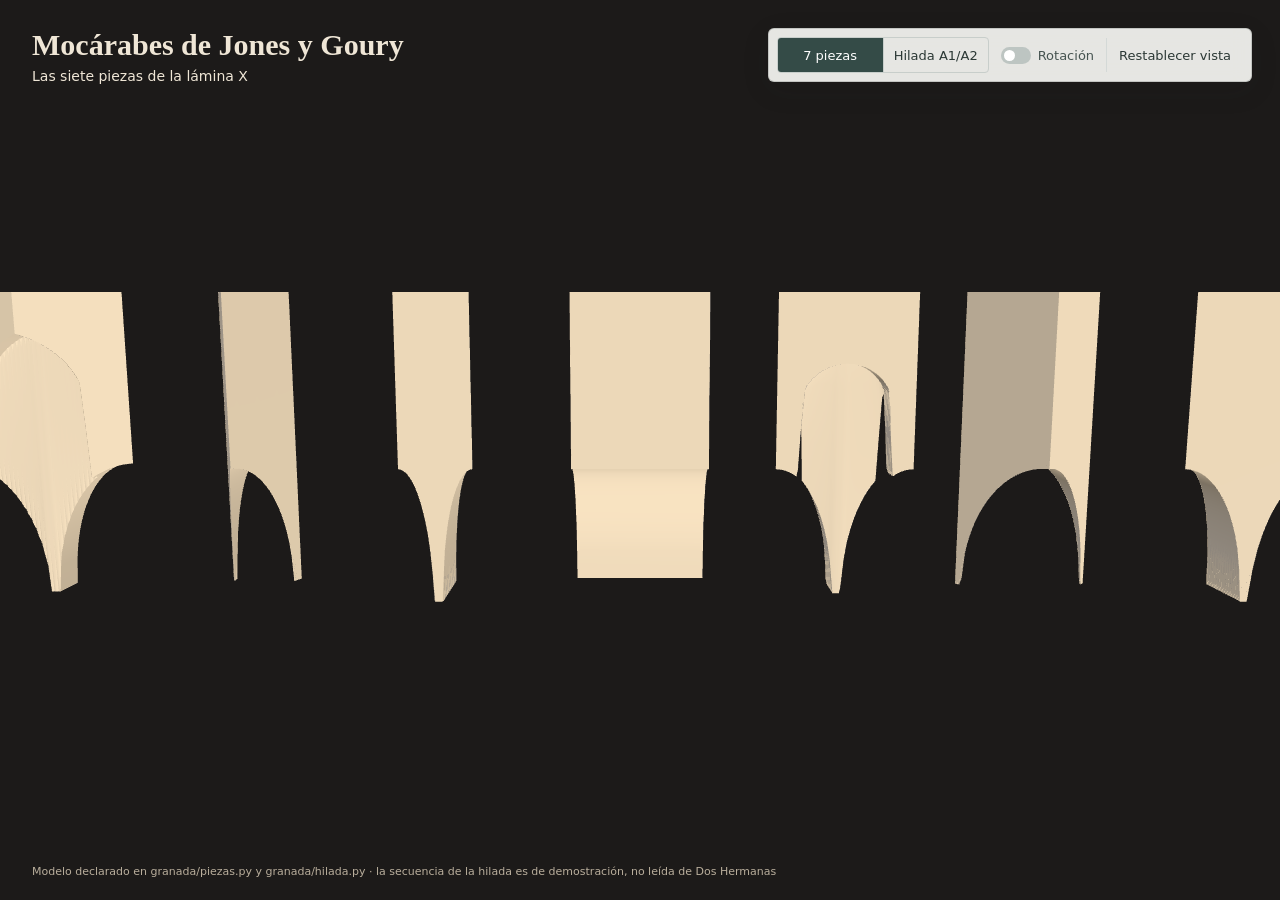
==== web/piezas.html @ c26adb61 "feat(web): visor de las siete piezas y de la hilada Co-Authored-By: Claude Opus 5.5 <noreply@anthrop" ====
<!doctype html>
<html lang="es">
<head>
  <meta charset="utf-8">
  <meta name="viewport" content="width=device-width, initial-scale=1">
  <title>Granada · Piezas de mocárabe</title>
  <link rel="stylesheet" href="styles.css">
  <style>
    #viewer { background: #1c1a19; }
    .identity h1, .identity p { color: #efe6d6; }
    footer { color: #b9ae9c; }
  </style>
  <script type="importmap">
    { "imports": { "three": "./vendor/three.module.min.js" } }
  </script>
</head>
<body>
  <main id="viewer" aria-label="Piezas de mocárabe de Jones y Goury en 3D">
    <header class="identity">
      <h1>Mocárabes de Jones y Goury</h1>
      <p id="subtitulo">Las siete piezas de la lámina X</p>
    </header>

    <div class="toolbar" role="toolbar" aria-label="Qué mostrar">
      <div class="segmented">
        <button type="button" class="active" data-escena="piezas" aria-pressed="true">7 piezas</button>
        <button type="button" data-escena="hilada" aria-pressed="false">Hilada A1/A2</button>
      </div>
      <label class="toggle">
        <input id="autorotate" type="checkbox">
        <span aria-hidden="true"></span>
        Rotación
      </label>
      <button id="reset" class="command" type="button">Restablecer vista</button>
    </div>

    <footer>Modelo declarado en granada/piezas.py y granada/hilada.py · la secuencia de la hilada es de demostración, no leída de Dos Hermanas</footer>
    <div id="loading">Cargando malla…</div>
  </main>
  <script type="module" src="piezas.js"></script>
</body>
</html>
---- web/styles.css ----
:root {
  color-scheme: light;
  font-family: Inter, ui-sans-serif, system-ui, -apple-system, BlinkMacSystemFont, "Segoe UI", sans-serif;
  color: #1f2927;
  background: #ecece8;
  letter-spacing: 0;
}

* { box-sizing: border-box; }

html, body, #viewer {
  width: 100%;
  height: 100%;
  margin: 0;
  overflow: hidden;
}

#viewer {
  position: relative;
  background: #ecece8;
}

canvas {
  display: block;
  width: 100%;
  height: 100%;
  touch-action: none;
}

.identity {
  position: absolute;
  z-index: 2;
  top: 28px;
  left: 32px;
  pointer-events: none;
}

.identity h1 {
  margin: 0;
  font-family: Georgia, "Times New Roman", serif;
  font-size: 30px;
  font-weight: 600;
  line-height: 1.1;
}

.identity p {
  margin: 7px 0 0;
  color: #5c6865;
  font-size: 14px;
}

.toolbar {
  position: absolute;
  z-index: 3;
  top: 28px;
  right: 28px;
  display: flex;
  align-items: center;
  gap: 12px;
  padding: 8px;
  border: 1px solid rgba(39, 52, 49, 0.18);
  border-radius: 6px;
  background: rgba(248, 248, 245, 0.92);
  box-shadow: 0 8px 28px rgba(28, 38, 36, 0.10);
  backdrop-filter: blur(10px);
}

button, label { font: inherit; letter-spacing: 0; }

button {
  border: 0;
  color: #2b3835;
  cursor: pointer;
}

.segmented {
  display: grid;
  grid-template-columns: 1fr 1fr;
  border: 1px solid #c8cecb;
  border-radius: 4px;
  overflow: hidden;
}

.segmented button {
  min-width: 82px;
  height: 34px;
  padding: 0 10px;
  background: transparent;
  font-size: 13px;
}

.segmented button + button { border-left: 1px solid #c8cecb; }
.segmented button.active { color: #fff; background: #344b47; }

.toggle {
  display: flex;
  align-items: center;
  gap: 7px;
  white-space: nowrap;
  color: #465451;
  font-size: 13px;
  cursor: pointer;
}

.toggle input { position: absolute; opacity: 0; }
.toggle span {
  position: relative;
  width: 30px;
  height: 17px;
  border-radius: 9px;
  background: #bdc5c2;
  transition: background 150ms ease;
}
.toggle span::after {
  content: "";
  position: absolute;
  top: 3px;
  left: 3px;
  width: 11px;
  height: 11px;
  border-radius: 50%;
  background: white;
  transition: transform 150ms ease;
}
.toggle input:checked + span { background: #4e7770; }
.toggle input:checked + span::after { transform: translateX(13px); }

.command {
  height: 34px;
  padding: 0 12px;
  border-left: 1px solid #d4d9d7;
  background: transparent;
  font-size: 13px;
}

button:focus-visible, .toggle:has(input:focus-visible) {
  outline: 2px solid #327b72;
  outline-offset: 2px;
}

.readout {
  position: absolute;
  z-index: 2;
  left: 32px;
  bottom: 66px;
  display: grid;
  gap: 4px;
  min-width: 218px;
  padding: 12px 14px;
  border-left: 3px solid #4e7770;
  background: rgba(248, 248, 245, 0.88);
  backdrop-filter: blur(8px);
}

.readout span { color: #66716f; font-size: 12px; }
.readout strong { font-size: 14px; }

.legend {
  position: absolute;
  z-index: 2;
  right: 30px;
  bottom: 66px;
  display: flex;
  align-items: center;
  gap: 10px;
  color: #5c6865;
  font-size: 12px;
}

#legend-swatches { display: flex; gap: 4px; }
.swatch {
  display: grid;
  place-items: center;
  width: 28px;
  height: 24px;
  color: #fff;
  font-size: 11px;
  text-shadow: 0 1px 2px rgba(0,0,0,.35);
}

footer {
  position: absolute;
  z-index: 2;
  bottom: 22px;
  left: 32px;
  color: #687370;
  font-size: 11px;
}

#loading {
  position: absolute;
  inset: 0;
  z-index: 5;
  display: grid;
  place-items: center;
  background: #ecece8;
  color: #56635f;
  font-size: 14px;
  transition: opacity 250ms ease;
}

#loading.done { opacity: 0; pointer-events: none; }

@media (max-width: 760px) {
  .identity { top: 18px; left: 18px; }
  .identity h1 { max-width: 270px; font-size: 23px; }
  .toolbar {
    top: auto;
    right: 12px;
    bottom: 88px;
    left: 12px;
    display: grid;
    grid-template-columns: 1fr 1fr;
    gap: 8px 12px;
  }
  .segmented { grid-column: 1 / -1; }
  .segmented button { width: 100%; }
  .command { border-left: 0; padding: 0; text-align: left; }
  .readout { left: 18px; bottom: 194px; min-width: 190px; }
  .legend { right: 18px; bottom: 28px; }
  footer { display: none; }
}
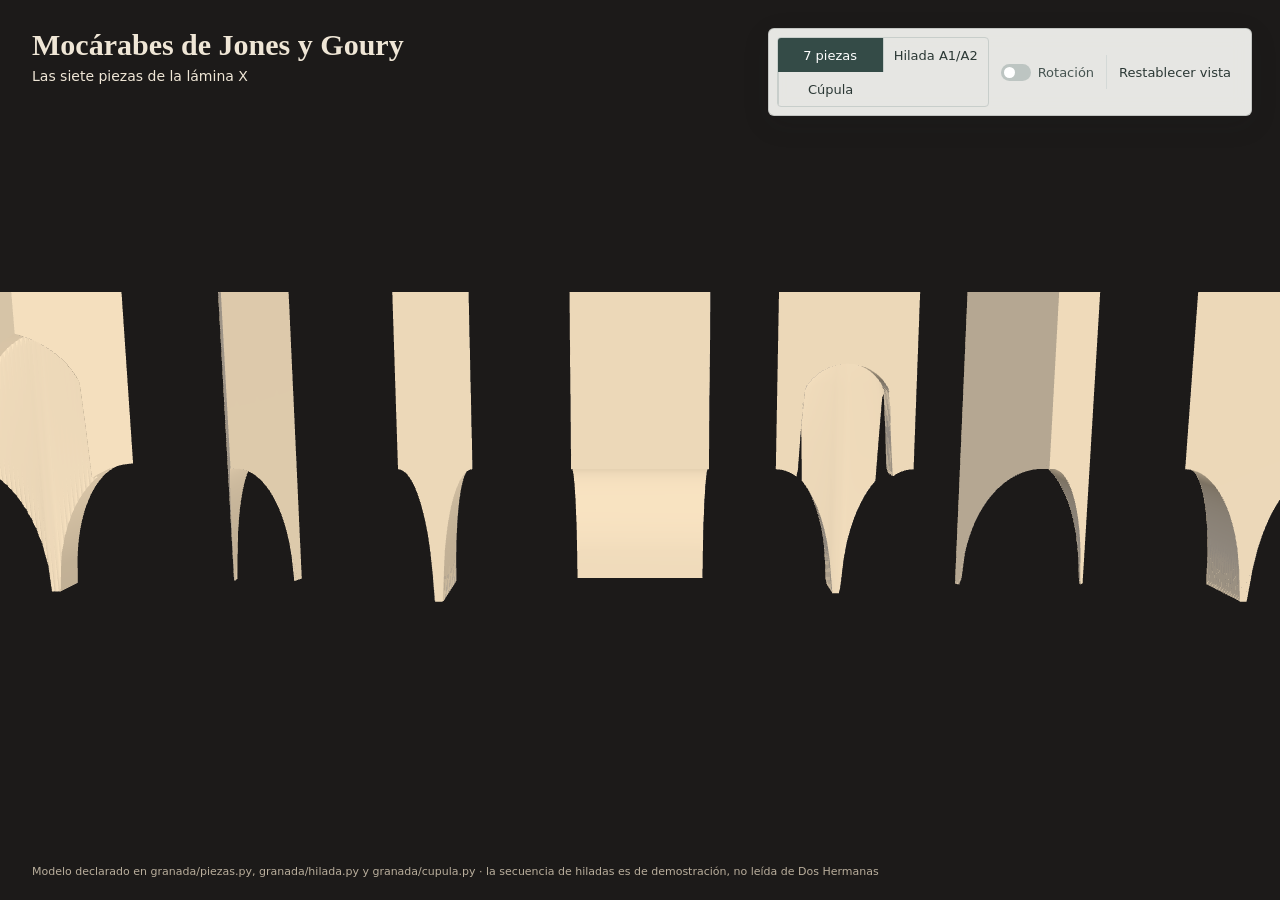
==== commit 6e166147: "feat(cupula): apila 18 hiladas de piezas sobre el cono medido granada/cupula.py monta hiladas A1/A2 " ====
--- a/web/piezas.html
+++ b/web/piezas.html
@@ -25,6 +25,7 @@
       <div class="segmented">
         <button type="button" class="active" data-escena="piezas" aria-pressed="true">7 piezas</button>
         <button type="button" data-escena="hilada" aria-pressed="false">Hilada A1/A2</button>
+        <button type="button" data-escena="cupula" aria-pressed="false">Cúpula</button>
       </div>
       <label class="toggle">
         <input id="autorotate" type="checkbox">
@@ -34,7 +35,7 @@
       <button id="reset" class="command" type="button">Restablecer vista</button>
     </div>
 
-    <footer>Modelo declarado en granada/piezas.py y granada/hilada.py · la secuencia de la hilada es de demostración, no leída de Dos Hermanas</footer>
+    <footer>Modelo declarado en granada/piezas.py, granada/hilada.py y granada/cupula.py · la secuencia de hiladas es de demostración, no leída de Dos Hermanas</footer>
     <div id="loading">Cargando malla…</div>
   </main>
   <script type="module" src="piezas.js"></script>
